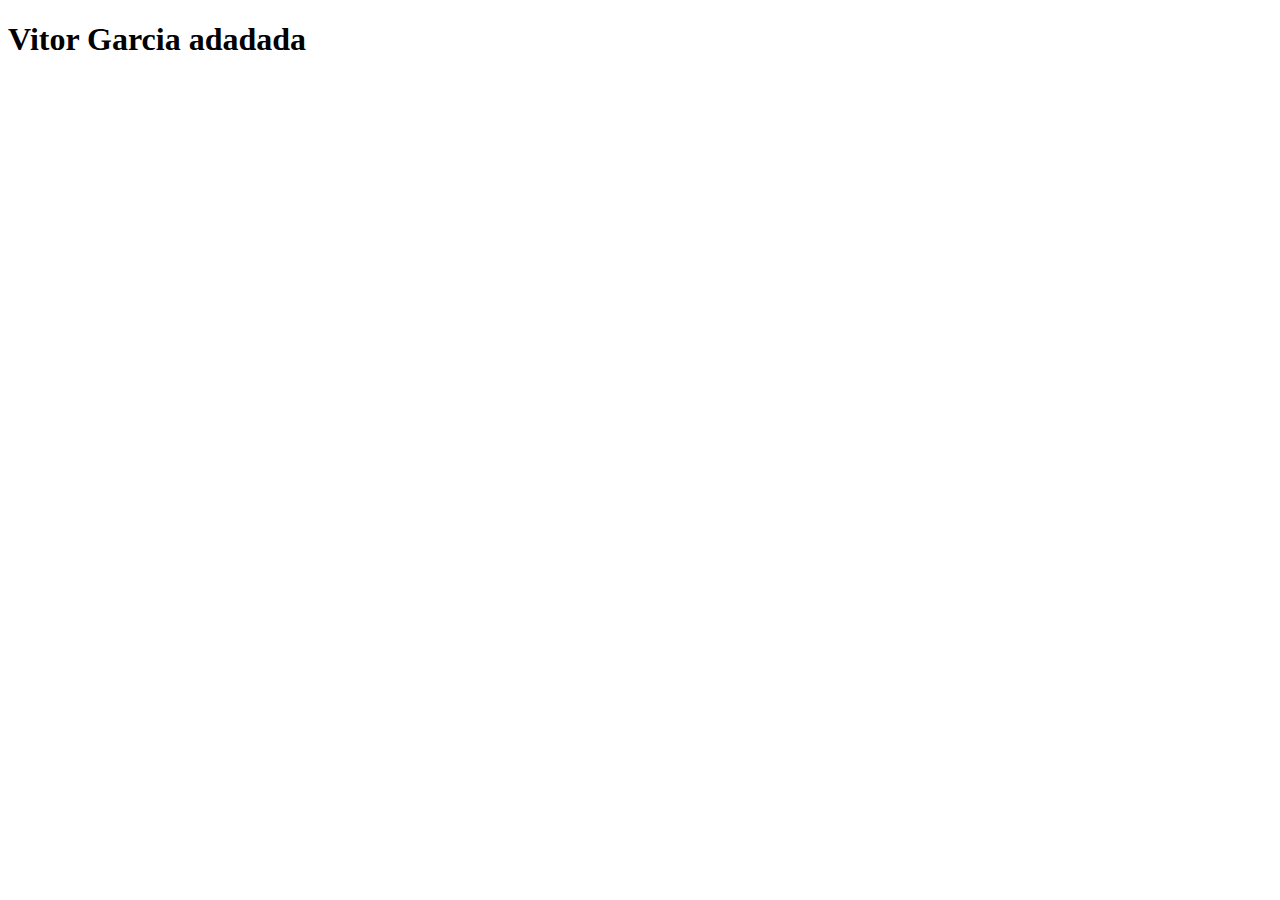
==== index.html @ 8f4683d8 "mais um" ====
<!DOCTYPE html>
<html lang="en">
<head>
    <meta charset="UTF-8">
    <meta name="viewport" content="width=device-width, initial-scale=1.0">
    <title>Document</title>
</head>
<body>
    <h1>Vitor Garcia adadada</h1>
</body>
</html>
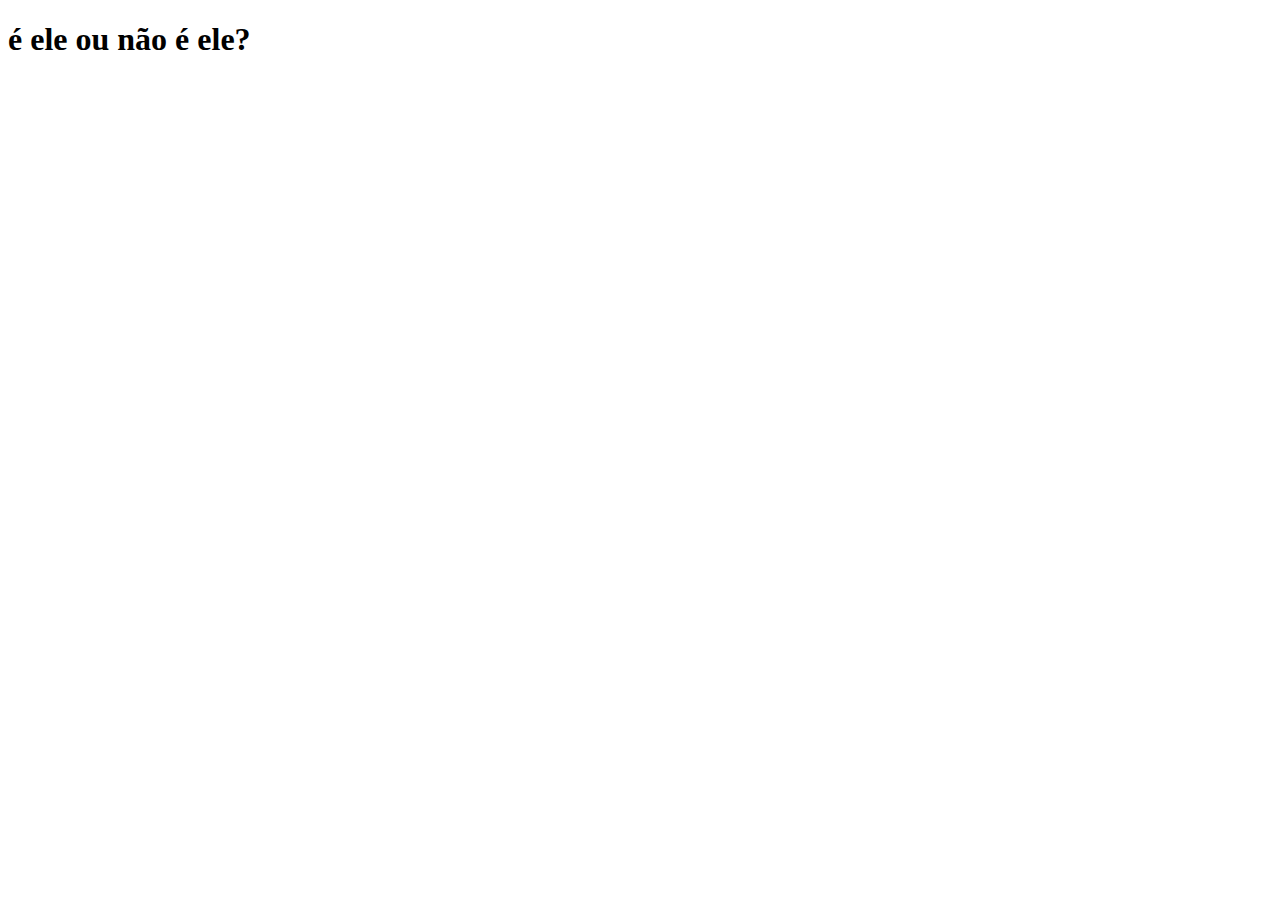
==== commit 97c2f8b9: "mais um teceiro COMMIT" ====
--- a/index.html
+++ b/index.html
@@ -6,6 +6,6 @@
     <title>Document</title>
 </head>
 <body>
-    <h1>Vitor Garcia adadada</h1>
+    <h1>é ele ou não é ele?</h1>
 </body>
 </html>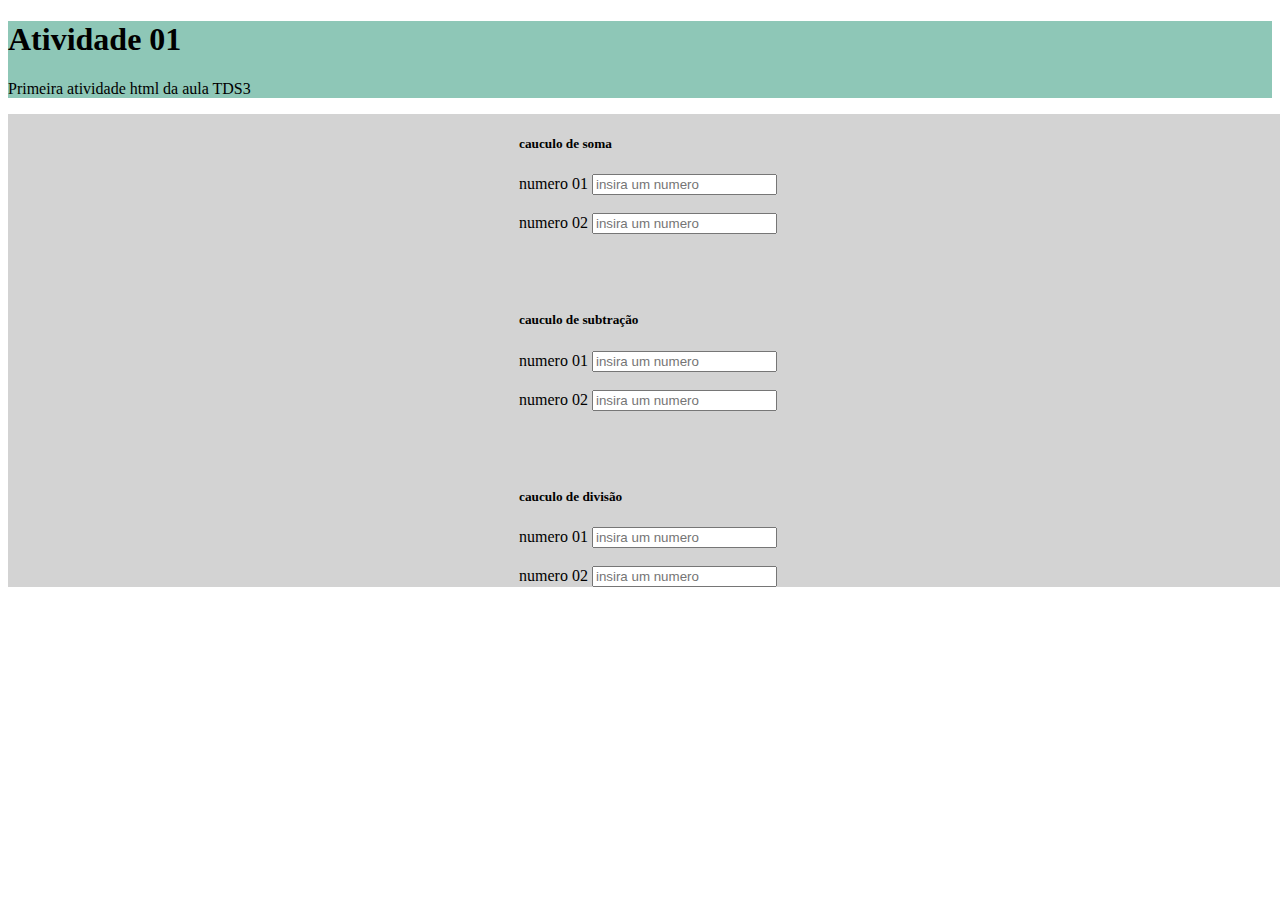
==== commit acb31b52: "tudo q aprendi" ====
--- a/index.html
+++ b/index.html
@@ -3,9 +3,55 @@
 <head>
     <meta charset="UTF-8">
     <meta name="viewport" content="width=device-width, initial-scale=1.0">
-    <title>Document</title>
+    <title>Atividade</title>
+    <link rel="stylesheet" href="style.css">
 </head>
 <body>
-    <h1>é ele ou não é ele?</h1>
+    <div class="Primeira_Div_Class">
+        <h1>Atividade 01</h1>
+        <p>Primeira atividade html da aula TDS3</p>
+    </div>
+
+    <div class="principal">
+        <div>
+            <h5>cauculo de soma</h5>
+            <div class="colunm_Label_Input">
+                
+            </div>
+
+            <label for="num1">numero 01</label>
+            <input type="number" placeholder="insira um numero"/>
+            <br/>
+            <br/>
+            <label for="num1">numero 02</label>
+            <input type="number" placeholder="insira um numero"/>
+        </div>
+        
+        <div>
+            <br>
+            <br>
+            <h5>cauculo de subtração</h5>
+            <label for="num1">numero 01</label>
+            <input type="number" placeholder="insira um numero"/>
+            <br/>
+            <br/>
+            <label for="num1">numero 02</label>
+            <input type="number" placeholder="insira um numero"/>
+        </div>
+    
+        <div>
+            <br>
+            <br>
+            <h5>cauculo de divisão</h5>
+            <label for="num1">numero 01</label>
+            <input type="number" placeholder="insira um numero"/>
+            <br/>
+            <br/>
+            <label for="num1">numero 02</label>
+            <input type="number" placeholder="insira um numero"/>
+        </div>
+    </div>
+    
+    
 </body>
 </html>--- a/style.css
+++ b/style.css
@@ -0,0 +1,21 @@
+
+.Primeira_Div_Class{
+    background-color: #198c6d7d;
+}
+
+.principal{
+    background: lightgray;
+    width: 100vw;
+    height: auto;
+    display: flex;
+    flex-wrap: wrap;
+    flex-direction: column;
+    justify-content: center;
+    align-items: center;
+    gap: 20px;
+}
+
+.colunm_Label_Input{
+    display: flex;
+    flex-direction: column;
+}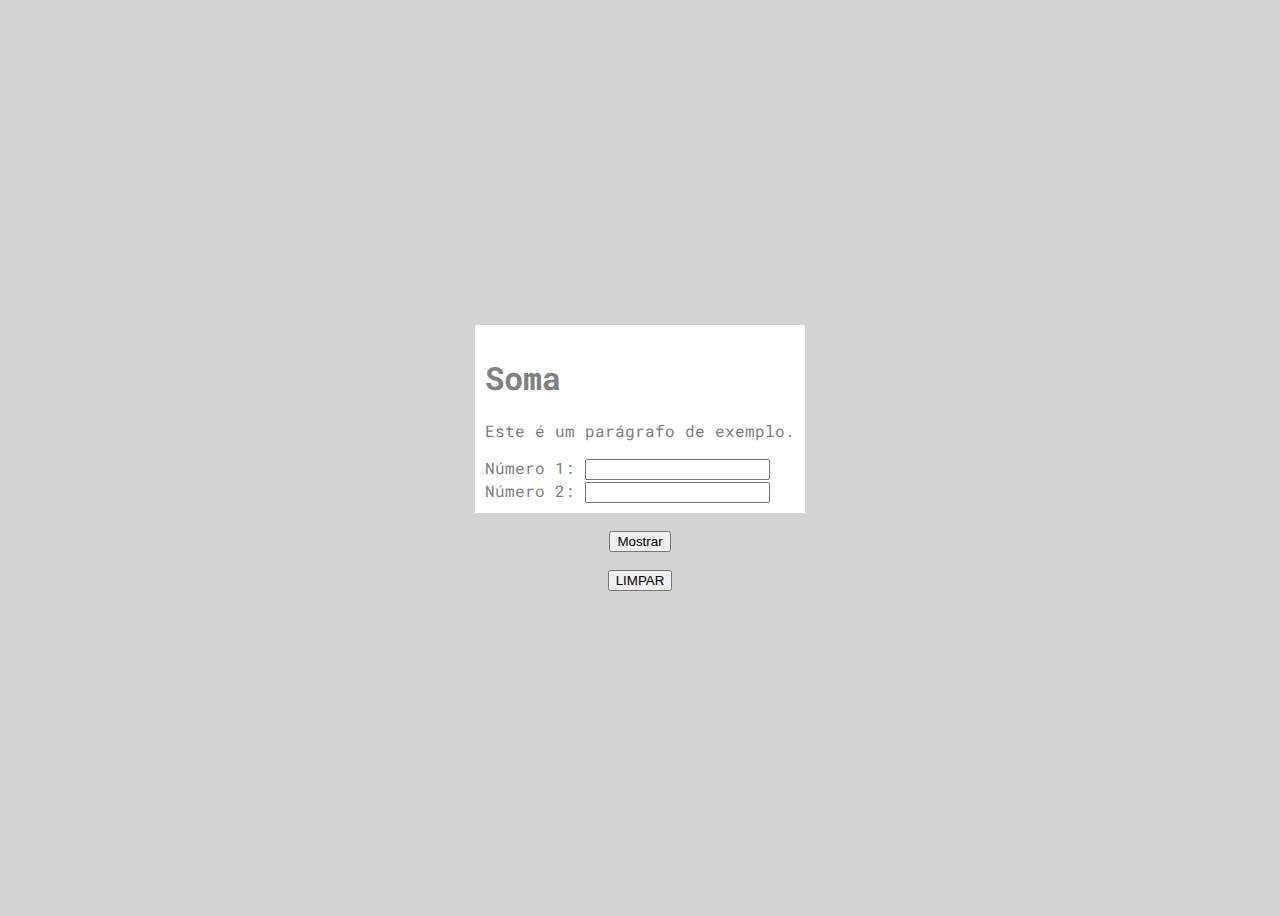
==== commit 796189b0: "commit atualizado" ====
--- a/index.html
+++ b/index.html
@@ -1,57 +1,41 @@
 <!DOCTYPE html>
 <html lang="en">
-<head>
-    <meta charset="UTF-8">
-    <meta name="viewport" content="width=device-width, initial-scale=1.0">
-    <title>Atividade</title>
-    <link rel="stylesheet" href="style.css">
-</head>
-<body>
-    <div class="Primeira_Div_Class">
-        <h1>Atividade 01</h1>
-        <p>Primeira atividade html da aula TDS3</p>
+  <head>
+    <meta charset="UTF-8" />
+    <meta name="viewport" content="width=device-width, initial-scale=1.0" />
+    <link rel="stylesheet" href="style.css" />
+    <link rel="preconnect" href="https://fonts.googleapis.com" />
+    <link rel="preconnect" href="https://fonts.gstatic.com" crossorigin />
+    <link
+      href="https://fonts.googleapis.com/css2?family=Roboto+Mono:wght@500&display=swap"
+      rel="stylesheet"
+    />
+    <script src="script.js"></script>
+    <title>Estudo 01</title>
+    <style>
+      .show-div {
+        display: none;
+      }
+    </style>
+  </head>
+  <body>
+    <div id="wrap" class="wrap-style">
+      <h1>Soma</h1>
+      <p>Este é um parágrafo de exemplo.</p>
+      <div>
+        <label for="num1">Número 1:</label>
+        <input type="number" id="num1" />
+        <br />
+        <label for="num2">Número 2:</label>
+        <input type="number" id="num2" />
+      </div>
     </div>
-
-    <div class="principal">
-        <div>
-            <h5>cauculo de soma</h5>
-            <div class="colunm_Label_Input">
-                
-            </div>
-
-            <label for="num1">numero 01</label>
-            <input type="number" placeholder="insira um numero"/>
-            <br/>
-            <br/>
-            <label for="num1">numero 02</label>
-            <input type="number" placeholder="insira um numero"/>
-        </div>
-        
-        <div>
-            <br>
-            <br>
-            <h5>cauculo de subtração</h5>
-            <label for="num1">numero 01</label>
-            <input type="number" placeholder="insira um numero"/>
-            <br/>
-            <br/>
-            <label for="num1">numero 02</label>
-            <input type="number" placeholder="insira um numero"/>
-        </div>
-    
-        <div>
-            <br>
-            <br>
-            <h5>cauculo de divisão</h5>
-            <label for="num1">numero 01</label>
-            <input type="number" placeholder="insira um numero"/>
-            <br/>
-            <br/>
-            <label for="num1">numero 02</label>
-            <input type="number" placeholder="insira um numero"/>
-        </div>
+    <div>
+      <button onclick="somar()">Mostrar</button>
     </div>
-    
-    
-</body>
+    <div id="show-div" class="show-div">
+      <p>Resultado: <span id="resultado"></span></p>
+    </div>
+    <button onclick="limpar()">LIMPAR</button>
+  </body>
 </html>--- a/style.css
+++ b/style.css
@@ -1,21 +1,16 @@
-
-.Primeira_Div_Class{
-    background-color: #198c6d7d;
-}
-
-.principal{
-    background: lightgray;
-    width: 100vw;
-    height: auto;
+body {
+    background: lightgrey;
     display: flex;
-    flex-wrap: wrap;
     flex-direction: column;
     justify-content: center;
     align-items: center;
-    gap: 20px;
-}
-
-.colunm_Label_Input{
-    display: flex;
-    flex-direction: column;
-}+    height: 100vh;
+    gap: 2vh;
+  }
+  
+  .wrap-style {
+    padding: 10px;
+    color: grey;
+    background: white;
+    font-family: "Roboto Mono", monospace;
+  }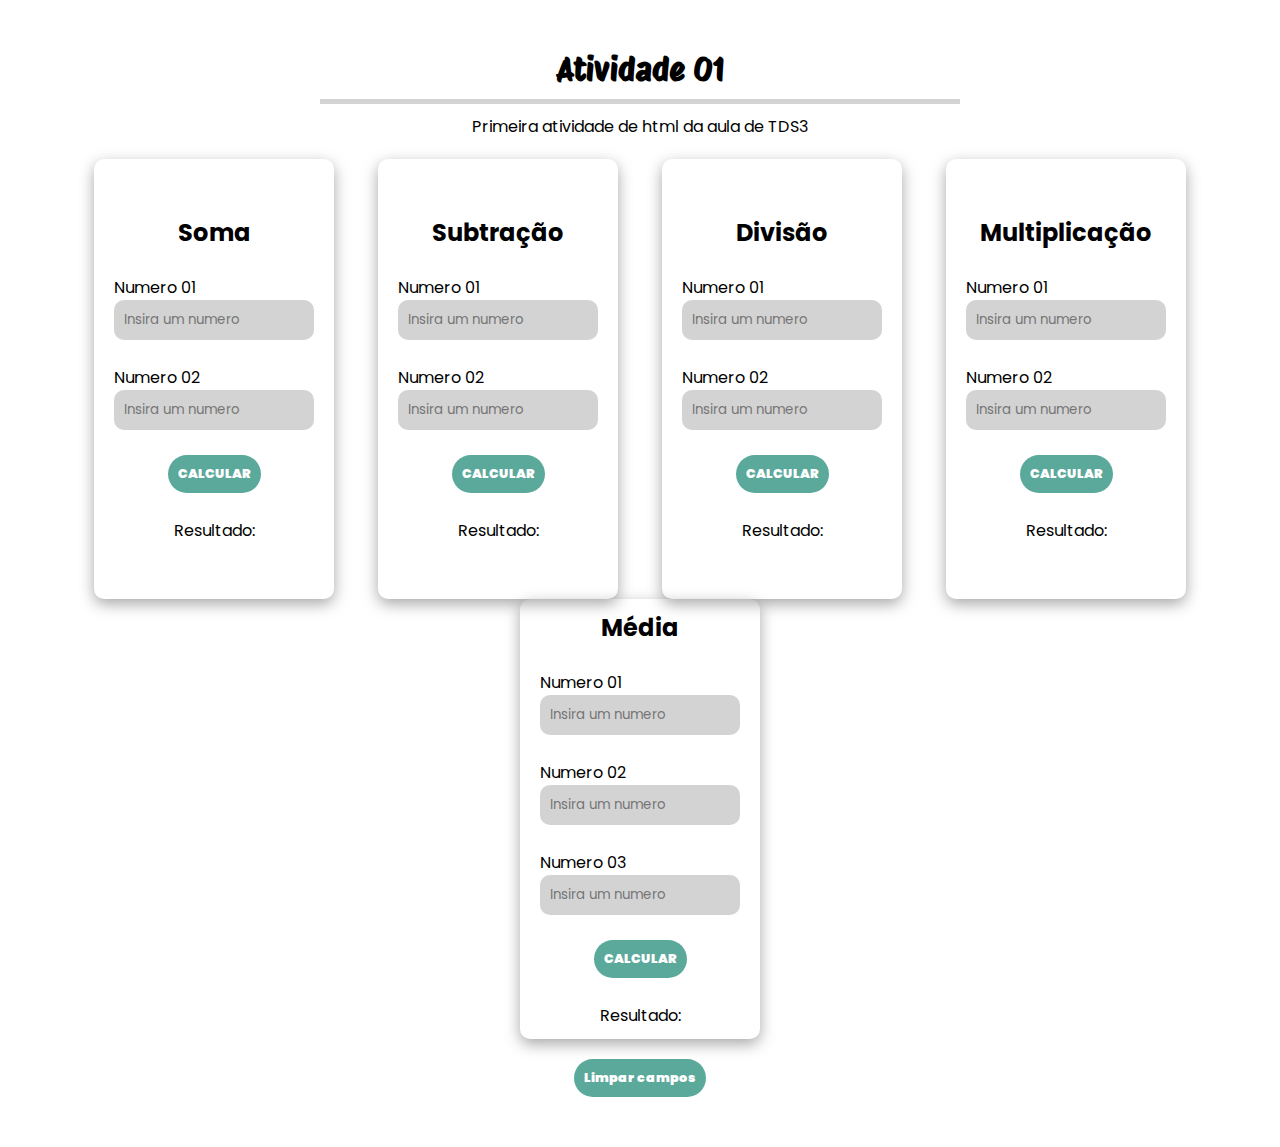
==== commit 6a8b808e: "commit atualizado2" ====
--- a/index.html
+++ b/index.html
@@ -1,41 +1,117 @@
 <!DOCTYPE html>
 <html lang="en">
-  <head>
-    <meta charset="UTF-8" />
-    <meta name="viewport" content="width=device-width, initial-scale=1.0" />
-    <link rel="stylesheet" href="style.css" />
-    <link rel="preconnect" href="https://fonts.googleapis.com" />
-    <link rel="preconnect" href="https://fonts.gstatic.com" crossorigin />
-    <link
-      href="https://fonts.googleapis.com/css2?family=Roboto+Mono:wght@500&display=swap"
-      rel="stylesheet"
-    />
+<head>
+    <meta charset="UTF-8">
+    <meta http-equiv="X-UA-Compatible" content="IE=edge">
+    <meta name="viewport" content="width=device-width, initial-scale=1.0">
+    <title>Atividade HTML</title>
+    <link rel="stylesheet" href="style.css"/>
+    <link rel="preconnect" href="https://fonts.googleapis.com">
+    <link rel="preconnect" href="https://fonts.gstatic.com" crossorigin>
+    <link href="https://fonts.googleapis.com/css2?family=Poppins:wght@300&family=Protest+Riot&display=swap" rel="stylesheet">
     <script src="script.js"></script>
-    <title>Estudo 01</title>
-    <style>
-      .show-div {
-        display: none;
-      }
-    </style>
-  </head>
-  <body>
-    <div id="wrap" class="wrap-style">
-      <h1>Soma</h1>
-      <p>Este é um parágrafo de exemplo.</p>
-      <div>
-        <label for="num1">Número 1:</label>
-        <input type="number" id="num1" />
-        <br />
-        <label for="num2">Número 2:</label>
-        <input type="number" id="num2" />
-      </div>
+</head>
+<body>
+    <div class="primeiraDivClass">
+        <h1>Atividade 01</h1>
+        <p class="parag">Primeira atividade de html da aula de TDS3</p>
+    </div>
+
+<div class="principal">
+    <div class="cards">
+        <h2>Soma</h2>
+        <div class="columnLabelWithInput">
+            <label for="num1">Numero 01</label>
+            <input class="inputs-style" type="number" id="num1" placeholder="Insira um numero"/>
+        </div>
+        <div class="columnLabelWithInput">
+            <label for="num2">Numero 02</label>
+            <input class="inputs-style" type="number" id="num2" placeholder="Insira um numero"/>
+        </div>
+        <div>
+            <button onclick="soma()">CALCULAR</button>
+        </div>
+        <div>
+            <p>Resultado: <span id="resSoma"></span></p>
+        </div>
+
+    </div>
+    <div class="cards">
+        <h2>Subtração</h2>
+        <div class="columnLabelWithInput">
+            <label for="num3">Numero 01</label>
+            <input class="inputs-style" type="number" id="num3" placeholder="Insira um numero"/>
+        </div>
+        <div class="columnLabelWithInput">
+            <label for="num4">Numero 02</label>
+            <input class="inputs-style" type="number" id="num4" placeholder="Insira um numero"/>
+        </div>
+    <div>
+        <button onclick="sub()">CALCULAR</button>
     </div>
     <div>
-      <button onclick="somar()">Mostrar</button>
+        <p>Resultado: <span id="resSub"></span></p>
     </div>
-    <div id="show-div" class="show-div">
-      <p>Resultado: <span id="resultado"></span></p>
     </div>
-    <button onclick="limpar()">LIMPAR</button>
-  </body>
+    <div class="cards">
+        <h2>Divisão</h2>
+        <div class="columnLabelWithInput">
+            <label for="num5">Numero 01</label>
+            <input class="inputs-style" type="number" id="num5" placeholder="Insira um numero"/>
+        </div>
+        <div class="columnLabelWithInput">
+            <label for="num6">Numero 02</label>
+            <input class="inputs-style" type="number" id="num6" placeholder="Insira um numero"/>
+        </div>
+        <div>
+            <button onclick="">CALCULAR</button>
+        </div>
+        <div>
+            <p>Resultado: <span id="resDiv"></span></p>
+        </div>
+    </div>
+    <div class="cards">
+        <h2>Multiplicação</h2>
+        <div class="columnLabelWithInput">
+            <label for="num7">Numero 01</label>
+            <input class="inputs-style" type="number" id="num7" placeholder="Insira um numero"/>
+        </div>
+        <div class="columnLabelWithInput">
+            <label for="num8">Numero 02</label>
+            <input class="inputs-style" type="number" id="num8" placeholder="Insira um numero"/>
+        </div>
+        <div>
+            <button onclick="">CALCULAR</button>
+        </div>
+        <div>
+            <p>Resultado: <span id="resMult"></span></p>
+        </div>
+    </div>
+    <div class="cards">
+        <h2>Média</h2>
+        <div class="columnLabelWithInput">
+            <label for="media1">Numero 01</label>
+            <input class="inputs-style" type="number" id="media1" placeholder="Insira um numero"/>
+        </div>
+        <div class="columnLabelWithInput">
+            <label for="media2">Numero 02</label>
+            <input class="inputs-style" type="number" id="media2" placeholder="Insira um numero"/>
+        </div>
+        <div class="columnLabelWithInput">
+            <label for="media3">Numero 03</label>
+            <input class="inputs-style" type="number" id="media3" placeholder="Insira um numero"/>
+        </div>
+        <div>
+            <button onclick="media()">CALCULAR</button>
+        </div>
+        <div>
+            <p>Resultado: <span id="resMedia"></span></p>
+        </div>
+    </div>
+</div>
+<button onclick="limpar()">Limpar campos</button>
+    
+
+     
+</body>
 </html>--- a/style.css
+++ b/style.css
@@ -1,16 +1,98 @@
-body {
-    background: lightgrey;
-    display: flex;
-    flex-direction: column;
-    justify-content: center;
-    align-items: center;
-    height: 100vh;
-    gap: 2vh;
-  }
-  
-  .wrap-style {
-    padding: 10px;
-    color: grey;
-    background: white;
-    font-family: "Roboto Mono", monospace;
-  }+*{
+  padding: 0;
+  margin: 0;
+  font-family: 'Poppins', sans-serif;
+}
+body{
+  display: flex;
+  flex-direction: column;
+  justify-content:center;
+  align-items: center;
+  gap: 20px;
+  overflow-y: auto;
+  padding: 50px;
+}
+
+.primeiraDivClass{
+  width: 100vw;
+  text-align: center;
+  display: flex;
+  flex-direction: column;
+  justify-content:center;
+  align-items: center;
+}
+
+h1{
+  width: 50%;
+  border-bottom: 5px solid lightgrey;
+  padding-bottom: 10px;
+  font-family: 'Protest Riot', sans-serif;
+  text-align: center;
+}
+
+.parag{
+  padding-top: 10px;
+}
+
+.principal{
+  width: 100%;
+  display: flex;
+  flex-direction: row;
+  justify-content: space-evenly;
+  align-items: center;
+  flex-wrap: wrap;
+  /* gap: 50px; */
+}
+
+.cards{
+  width: 200px;
+  height: 400px;
+  padding: 20px;
+  display: flex;
+  flex-direction: column;
+  justify-content: center;
+  align-items: center;
+  gap: 25px;
+  box-shadow: rgba(0, 0, 0, 0.35) 0px 5px 15px;
+  border-radius: 10px;
+}
+
+.columnLabelWithInput{
+  width: 100%;
+  display: flex;
+  flex-direction: column;
+  justify-content: center;
+  align-items: left;
+}
+
+button{
+  background-color: #319483;
+  border: none;
+  border-radius:20px ;
+  padding: 10px;
+  opacity: 0.8;
+  transition: all 200ms linear;
+  font-size: 0.8rem;
+  color: #ffff;
+  font-weight: 900;
+}
+
+button:hover{
+  transition: all 200ms linear;
+  cursor: pointer;
+  opacity: 1;
+  box-shadow: rgba(50, 50, 93, 0.25) 0px 50px 100px -20px, rgba(0, 0, 0, 0.3) 0px 30px 60px -30px, rgba(10, 37, 64, 0.35) 0px -2px 6px 0px inset;
+}
+
+.inputs-style{
+height: 20px;
+padding: 10px;
+border-radius: 10px;
+border: none;
+background-color: lightgray;
+}
+
+.inputs-style:focus{
+font-weight: 900;
+border: 2px solid #3560b0;
+}